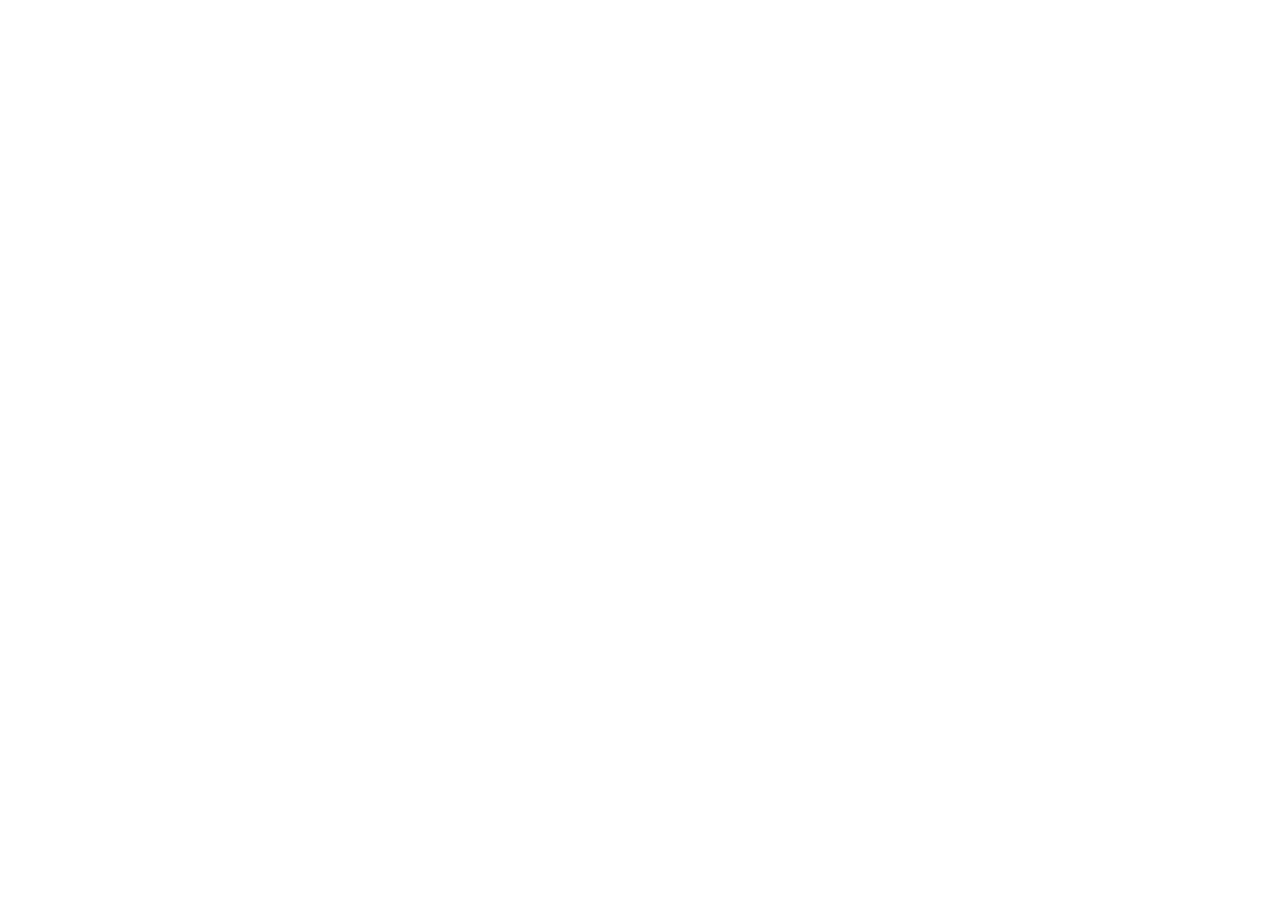
==== index.html @ 2b2f6d50 "Init : création du dépôt, arborescence des fichiers et structureHTML de base" ====
<!DOCTYPE html>
<html lang="fr">
<head>
<meta charset="UTF-8">
<meta name="viewport" content="width=device-width, initial-scale=1.0">
<title>AfriTalent — Accueil</title>
<!-- Bootstrap 5 via CDN : feuille de style -->
<link
href="https://cdn.jsdelivr.net/npm/bootstrap@5.3.0/dist/css/bootstrap.min.css"
rel="stylesheet">
<!-- Votre feuille de style personnelle -->
<link rel="stylesheet" href="css/style.css">
</head>
<body>
<!-- Le contenu de la page sera ajoute ici -->
<!-- Bootstrap 5 via CDN : script JavaScript -->
<script
src="https://cdn.jsdelivr.net/npm/bootstrap@5.3.0/dist/js/bootstrap.bundle.min.js"
></script>
<!-- Votre script JavaScript -->
<script src="js/main.js"></script>
</body>
</html>
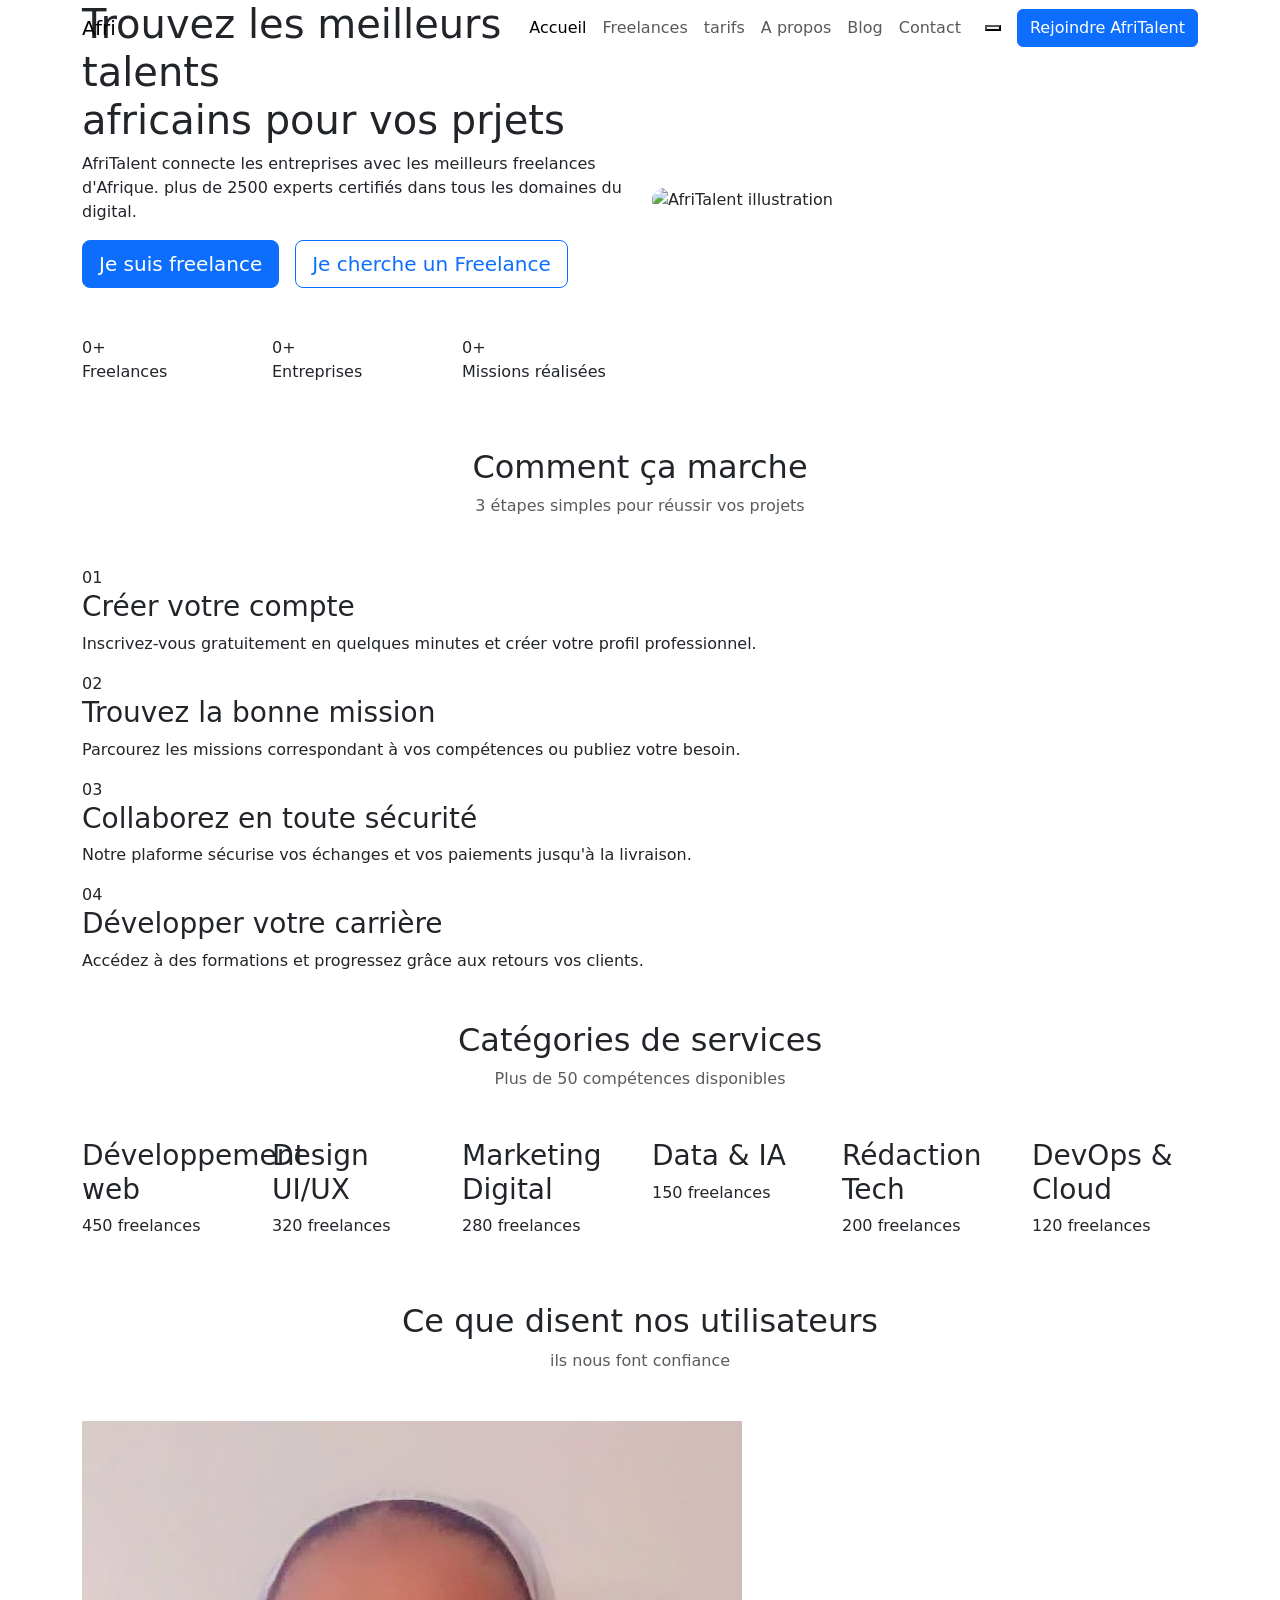
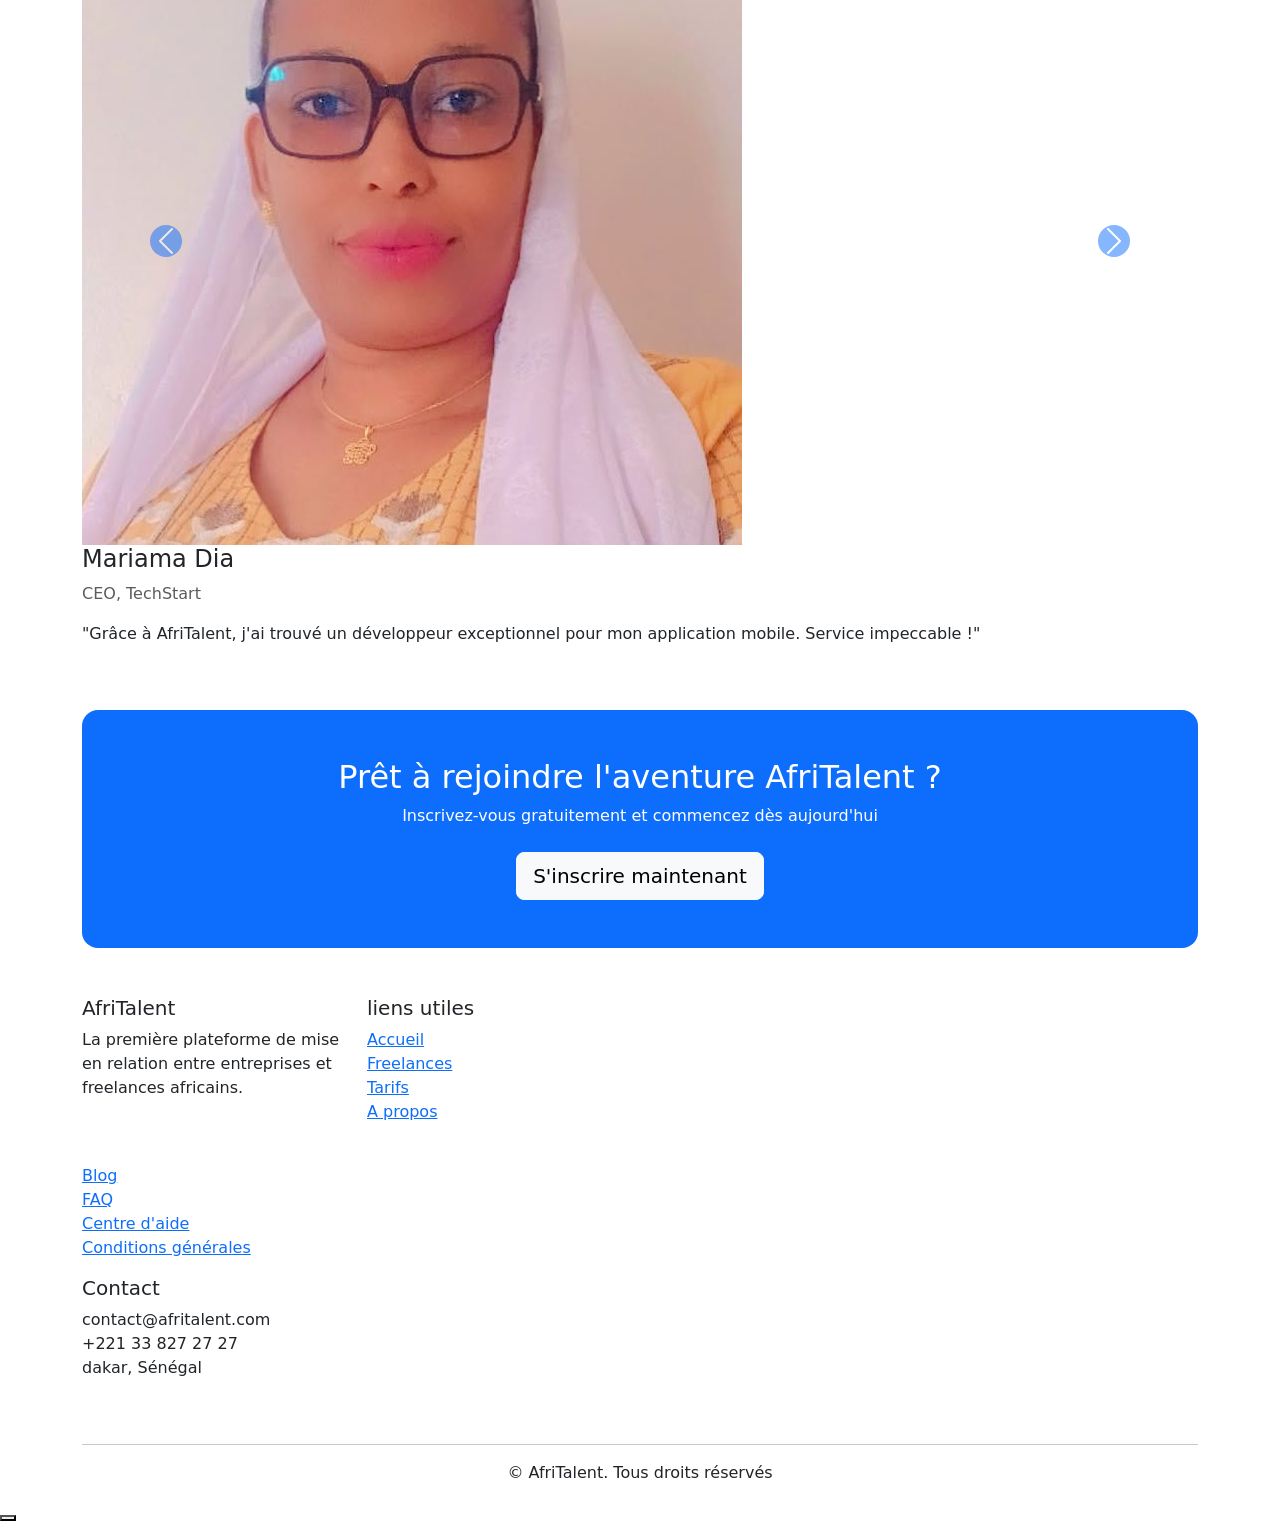
==== commit 0b03d6b2: "ajout des differents elements mise à jour de la photo" ====
--- a/index.html
+++ b/index.html
@@ -3,8 +3,8 @@
 <head>
 <meta charset="UTF-8">
 <meta name="viewport" content="width=device-width, initial-scale=1.0">
-<title>AfriTalent — Accueil</title>
-<!-- Bootstrap 5 via CDN : feuille de style -->
+<title>AfriTalent — La plaforme des talents africains</title>
+
 <link
 href="https://cdn.jsdelivr.net/npm/bootstrap@5.3.0/dist/css/bootstrap.min.css"
 rel="stylesheet">
@@ -12,8 +12,316 @@
 <link rel="stylesheet" href="css/style.css">
 </head>
 <body>
-<!-- Le contenu de la page sera ajoute ici -->
-<!-- Bootstrap 5 via CDN : script JavaScript -->
+
+
+ <nav class="navbar navbar-expand-lg fixed-top">
+    <div class="container">
+        <a class="navbar-brand" href="index.html">
+            <i class="bi bi-briefcase-fill"></i> Afri<span></span>
+        </a>
+        <button class="navbar-toggler" type="button" data-bs-toggle="collapse" data-bs-targer="#navbarNav">
+            <span class="navbar-toggler-icon"></span>
+        </button>
+        <div class="collapse navbar-collapse" id="navbarNav">
+            <ul class="navbar-nav ms-auto">
+                <li class="nav-item"><a class="nav-link active" href="index.html">Accueil</a></li>
+                <li class="nav-item"><a class="nav-link" href="freelances.html">Freelances</a></li>
+                <li class="nav-item"><a class="nav-link" href="tarifs.html">tarifs</a></li>
+                <li class="nav-item"><a class="nav-link" href="about.html">A propos</a></li>
+                <li class="nav-item"><a class="nav-link" href="#blog">Blog</a></li>
+                <li class="nav-item"><a class="nav-link" href="contact.html">Contact</a></li>
+
+            </ul>
+            <button class="dark-mode-toggle ms-3" id="dark-mode-toggle">
+                <i class="bi bi-moon-fill"></i>
+            </button>
+            <a href="contact.html" class="btn btn-primary ms-3">Rejoindre AfriTalent</a>
+        </div>
+    </div>
+ </nav>
+
+
+ <section class="hero-section">
+    <div class="container">
+        <div class="row align-items-center">
+            <div class="col-lg-6">
+                <h1 class="hero-title">
+                    Trouvez les <span>meilleurs talents</span><br>africains pour vos prjets</br>
+                </h1>
+                <p class="hero-subtitle">AfriTalent connecte les entreprises avec les meilleurs freelances d'Afrique.
+                    plus de 2500 experts certifiés dans tous les domaines du digital.
+                </p>
+                <div class="d-flex gap-3">
+                    <a href="freelances.html" class="btn btn-primary btn-lg">Je suis freelance</a>
+                    <a href="freelances.html" class="btn btn-outline-primary btn-lg">Je cherche un Freelance</a>
+                </div>
+
+                <div class="row mt-5">
+                    <div class="col-4">
+                        <div class="stat-item">
+                            <div class="stat-number"><span class="counter" data-target="2500">0</span>+</div>
+                            <p>Freelances</p>
+                        </div>
+                    </div>
+
+                        <div class="col-4">
+                            <div class="stat-item">
+                                <div class="stat-number"><span class="counter" data-target="800">0</span>+</div>
+                                <p>Entreprises</p>
+                            </div>
+                        </div>
+
+                    <div class="col-4">
+                        <div class="stat-item">
+                            <div class="stat-number"><span class="counter" data-target="12000">0</span>+</div>
+                            <p>Missions réalisées</p>
+                        </div>
+                    </div>
+                </div>
+
+            </div>
+            <div class="col-lg-6 d-none d-lg-block">
+                <img src="text=AfriTalent+Hero" alt="AfriTalent illustration" class="img-fluid rounded-4">
+            </div>
+        </div>
+    </div>
+ </section>
+
+
+ <section class="container my-5 fade-in">
+    <div class="text-center mb-5">
+        <h2>Comment ça marche</h2>
+        <p class="text-muted">3 étapes simples pour réussir vos projets</p>
+    </div>
+    <div class="bento-grid">
+        <div class="bento-card">
+            <div class="step-number">01</div>
+            <i class="bi bi-person-plus fs-1 text-primary"></i>
+            <h3>Créer votre compte</h3>
+            <p>Inscrivez-vous gratuitement en quelques minutes et créer votre profil professionnel.</p>
+        </div>
+        <div class="bento-card">
+            <div class="step-number">02</div>
+            <i class="bi bi-person-plus fs-1 text-primary"></i>
+            <h3>Trouvez la bonne mission</h3>
+            <p>Parcourez les missions correspondant à vos compétences ou publiez votre besoin.</p>
+        </div>
+        <div class="bento-card">
+            <div class="step-number">03</div>
+            <i class="bi bi-person-plus fs-1 text-primary"></i>
+            <h3>Collaborez en toute sécurité</h3>
+            <p>Notre plaforme sécurise vos échanges et vos paiements jusqu'à la livraison.</p>
+        </div>
+        <div class="bento-card">
+            <div class="step-number">04</div>
+            <i class="bi bi-person-plus fs-1 text-primary"></i>
+            <h3>Développer votre carrière</h3>
+            <p>Accédez à des formations et progressez grâce aux retours vos clients.</p>
+        </div>
+        
+    </div>
+
+ </section>
+
+ <section class="container my-5 fade-in">
+    <div class="text-center mb-5">
+        <h2>Catégories de services</h2>
+        <p class="text-muted">Plus de 50 compétences disponibles</p>
+    </div>
+
+    <div class="row g-4">
+        <div class="col-md-4 col-lg-2">
+            <div class="category-card">
+                <i class="bi bi-code-square"></i>
+                <h3>Développement web</h3>
+                <p>450 freelances</p>
+
+            </div>
+
+        </div>
+         <div class="col-md-4 col-lg-2">
+            <div class="category-card">
+                <i class="bi bi-brush"></i>
+                <h3>Design UI/UX</h3>
+                <p>320 freelances</p>
+
+            </div>
+
+        </div>
+
+         <div class="col-md-4 col-lg-2">
+            <div class="category-card">
+                <i class="bi bi-megaphone"></i>
+                <h3>Marketing Digital</h3>
+                <p>280 freelances</p>
+
+            </div>
+
+        </div>
+
+         <div class="col-md-4 col-lg-2">
+            <div class="category-card">
+                <i class="bi bi-database"></i>
+                <h3>Data & IA</h3>
+                <p>150 freelances</p>
+
+            </div>
+
+        </div>
+
+         <div class="col-md-4 col-lg-2">
+            <div class="category-card">
+                <i class="bi bi-pencil-square"></i>
+                <h3>Rédaction Tech</h3>
+                <p>200 freelances</p>
+
+            </div>
+
+        </div>
+
+         <div class="col-md-4 col-lg-2">
+            <div class="category-card">
+                <i class="bi bi-cloud-arrow-up"></i>
+                <h3>DevOps & Cloud</h3>
+                <p>120 freelances</p>
+
+            </div>
+
+        </div>
+
+    </div>
+
+ </section>
+ 
+
+ <section class="container my-5 fade-in">
+    <div class="text-center mb-5">
+        <h2>Ce que disent nos utilisateurs</h2>
+        <p class="text-muted">ils nous font confiance</p>
+    </div>
+
+    <div id="testimonialCarousel" class="carousel slide" data-bs-ride="carousel">
+        <div class="carousel-inner">
+            <div class="carousel-item active">
+                <div class="testimonial-card">
+                    <img src="images/Mariama Dia.jpg" alt="Avatar Mariama" class="testimomnial-avatar">
+                    <h4>Mariama Dia</h4>
+                    <p class="text-muted">CEO, TechStart</p>
+                    <div class="stars">
+                        <i class="bi bi-star-fill"></i>
+                        <i class="bi bi-star-fill"></i>
+                        <i class="bi bi-star-fill"></i>
+                        <i class="bi bi-star-fill"></i>
+                        <i class="bi bi-star-fill"></i>
+                    </div>
+                    <p>"Grâce à AfriTalent, j'ai trouvé un développeur exceptionnel pour mon application mobile. Service impeccable !"</p>
+                </div>
+            </div>
+
+              <div class="carousel-item">
+                <div class="testimonial-card">
+                    <img src="images/Louise Diouf.jpg" alt="Avatar Louise" class="testimomnial-avatar">
+                    <h4>Louise Diouf</h4>
+                    <p class="text-muted">freelance Designer</p>
+                    <div class="stars">
+                        <i class="bi bi-star-fill"></i>
+                        <i class="bi bi-star-fill"></i>
+                        <i class="bi bi-star-fill"></i>
+                        <i class="bi bi-star-fill"></i>
+                        <i class="bi bi-star-fill"></i>
+                    </div>
+                    <p>"la plaforme m'a permis de décrocher des missions passionnantes et de développer mon réseau professionnel."</p>
+                </div>
+            </div>
+
+              <div class="carousel-item">
+                <div class="testimonial-card">
+                    <img src="images/Amy Ndour.jpg" alt="Avatar Elisabeth" class="testimomnial-avatar">
+                    <h4>Elisabeth Ndour</h4>
+                    <p class="text-muted">Directrice Marketing</p>
+                    <div class="stars">
+                        <i class="bi bi-star-fill"></i>
+                        <i class="bi bi-star-fill"></i>
+                        <i class="bi bi-star-fill"></i>
+                        <i class="bi bi-star-fill"></i>
+                        <i class="bi bi-star-half"></i>
+                    </div>
+                    <p>"Une communauté de talents incroyable ! nous avons trouvé notre expert en marketing digital rapidement."</p>
+                </div>
+            </div>
+        </div>
+        <button class="carousel-control-prev" type="button" data-bs-targer="#testimonialCarousel" data-bs-slide="prev">
+            <span class="carousel-control-prev-icon bg-primary rounded-circle p-3" aria-hidden="true"></span>
+        </button>
+
+         <button class="carousel-control-next" type="button" data-bs-targer="#testimonialCarousel" data-bs-slide="next">
+            <span class="carousel-control-next-icon bg-primary rounded-circle p-3" aria-hidden="true"></span>
+        </button>
+    </div>
+ </section>
+
+
+ <section class="container my-5 fade-in">
+    <div class="bg-primary text-white rounded-4 p-5 text-center">
+        <h2>Prêt à rejoindre l'aventure AfriTalent ?</h2>
+        <p class="mb-4">Inscrivez-vous gratuitement et commencez dès aujourd'hui</p>
+        <a href="contact.html" class="btn btn-light btn-lg">S'inscrire maintenant</a>
+    </div>
+ </section>
+
+
+ <footer>
+    <div class="container">
+        <div class="row">
+         <div class="col-md-3 mb-4">
+            <h5><i class="bi bi-briefcase-fill"></i> AfriTalent</h5>
+            <p>La première plateforme de mise en relation entre entreprises et freelances africains.</p>
+            <div class="social-links">
+                <a href="#"><i class="bi bi-facebook"></i></a>
+                <a href="#"><i class="bi bi-twitter-x"></i></a>
+                <a href="#"><i class="bi bi-linkedIn"></i></a>
+                <a href="#"><i class="bi bi-instagram"></i></a>
+            </div>
+        </div>
+        <div class="col-md-3 mb-4">
+            <h5>liens utiles</h5>
+            <ul class="list-unstyled">
+                <li><a href="index.html">Accueil</a></li>
+                <li><a href="freelances.html">Freelances</a></li>
+                <li><a href="tarifs.html">Tarifs</a></li>
+                <li><a href="about.html">A propos</a></li>
+            </ul>
+        </div>
+        <div>
+         <ul class="list-unstyled">
+                <li><a href="#">Blog</a></li>
+                <li><a href="#">FAQ</a></li>
+                <li><a href="#">Centre d'aide</a></li>
+                <li><a href="#">Conditions générales</a></li>
+            </ul>
+        </div>
+        <div class="col-md-3 mb-4">
+            <h5>Contact</h5>
+            <ul class="list-unstyled">
+                <li><i class="bi bi-envelope"></i>contact@afritalent.com</li>
+                <li><i class="bi bi-telephone"></i>+221 33 827 27 27</li>
+                <li><i class="bi bi-geo-alt"></i>dakar, Sénégal</li>
+            </ul>
+        </div>
+    </div>
+    <hr class="mt-4">
+    <div class="text-center">
+        <p>&copy<span id="currentYear"></span> AfriTalent. Tous droits réservés</p>
+
+    </div>
+    </div>
+ </footer>
+
+ <button id="backTotop" class="back-to-top">
+    <i class="bi bi-cloud-arrow-up"></i>
+ </button>
+
+ 
 <script
 src="https://cdn.jsdelivr.net/npm/bootstrap@5.3.0/dist/js/bootstrap.bundle.min.js"
 ></script>
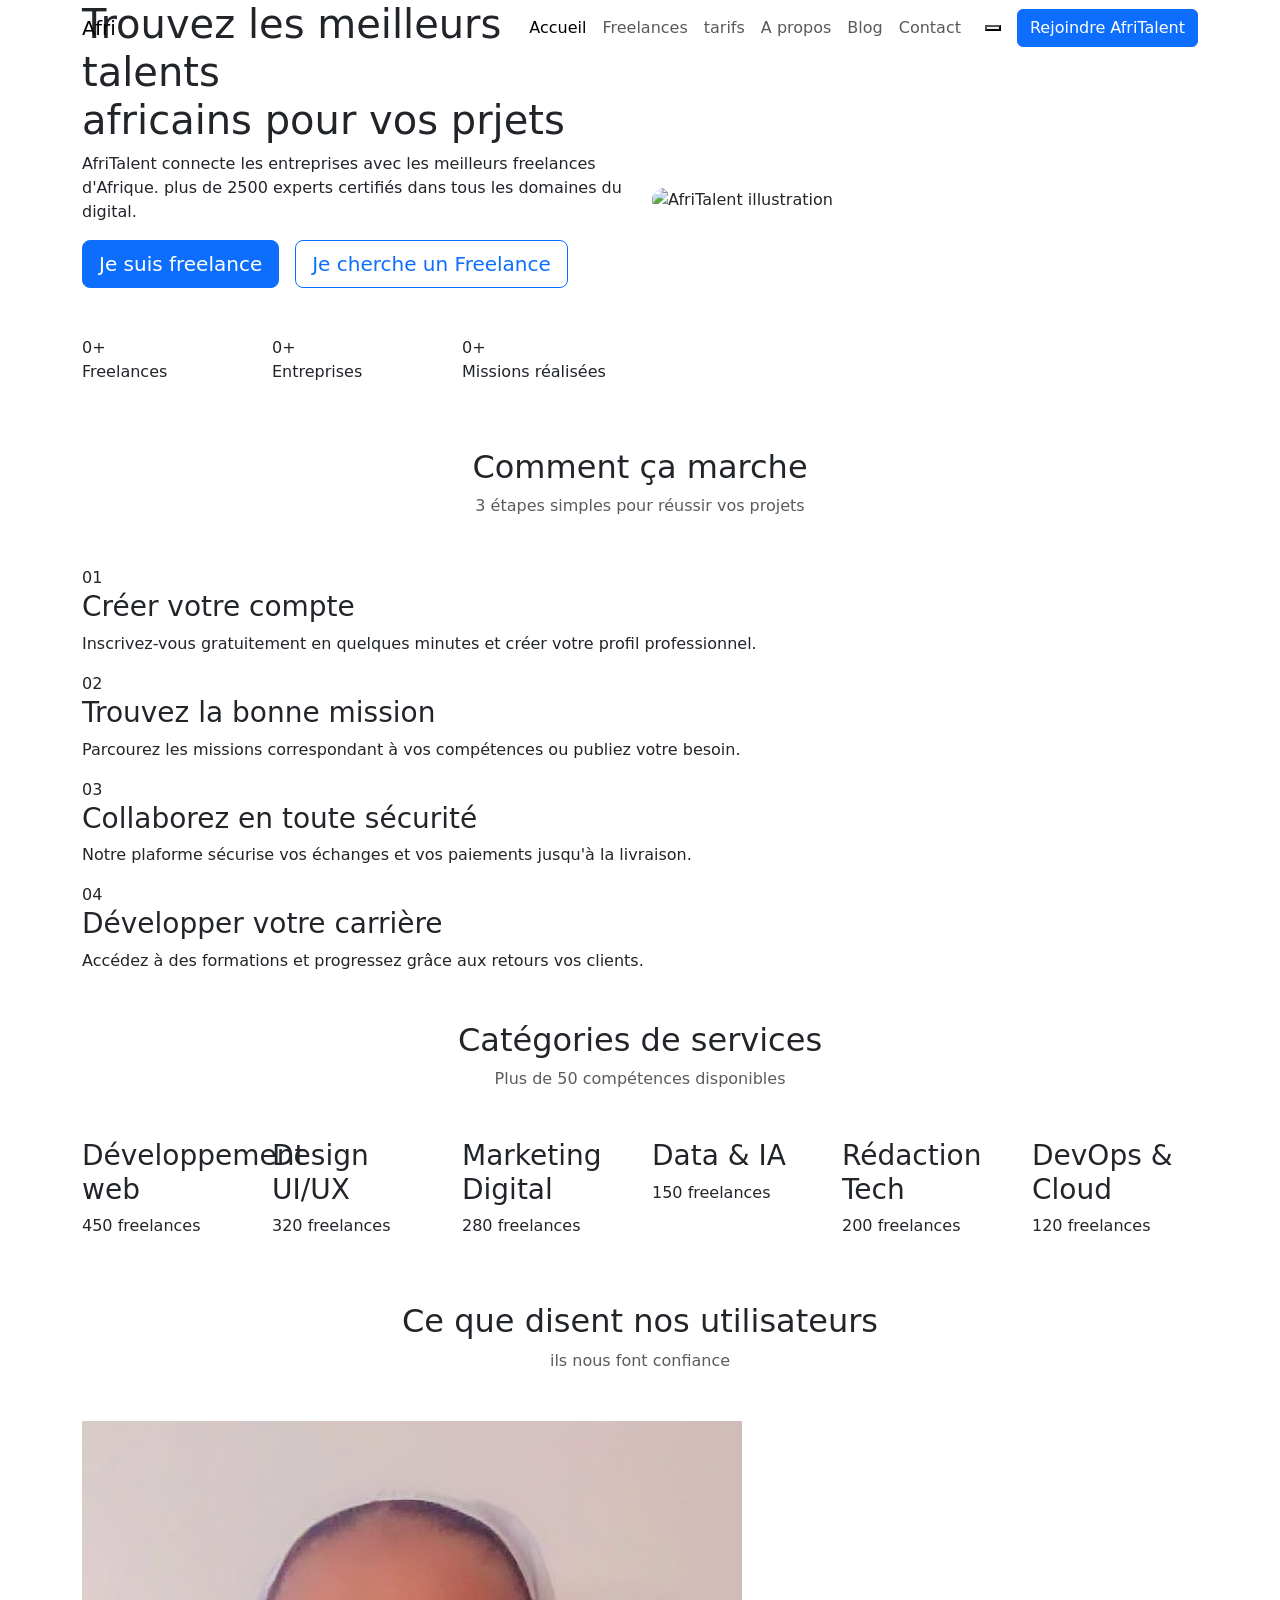
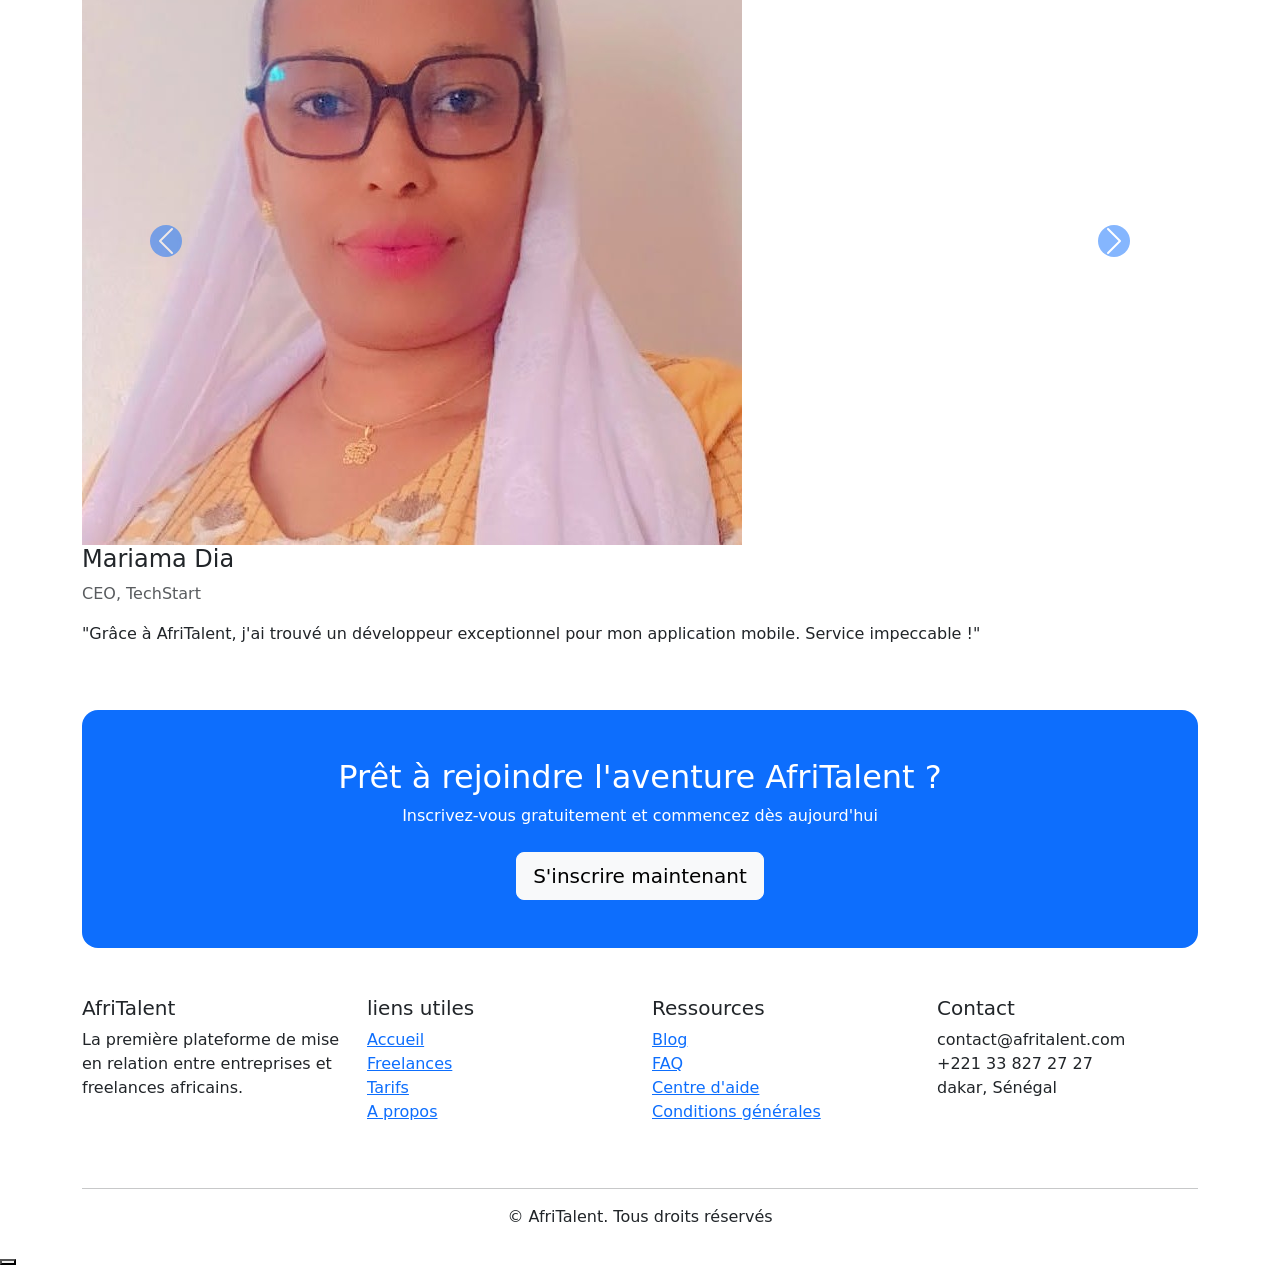
==== commit 0e304801: "ajout des differents elements mise à jour de la photo" ====
--- a/index.html
+++ b/index.html
@@ -292,7 +292,8 @@
                 <li><a href="about.html">A propos</a></li>
             </ul>
         </div>
-        <div>
+        <div class="col-md-3 mb-4">
+            <h5>Ressources</h5>
          <ul class="list-unstyled">
                 <li><a href="#">Blog</a></li>
                 <li><a href="#">FAQ</a></li>
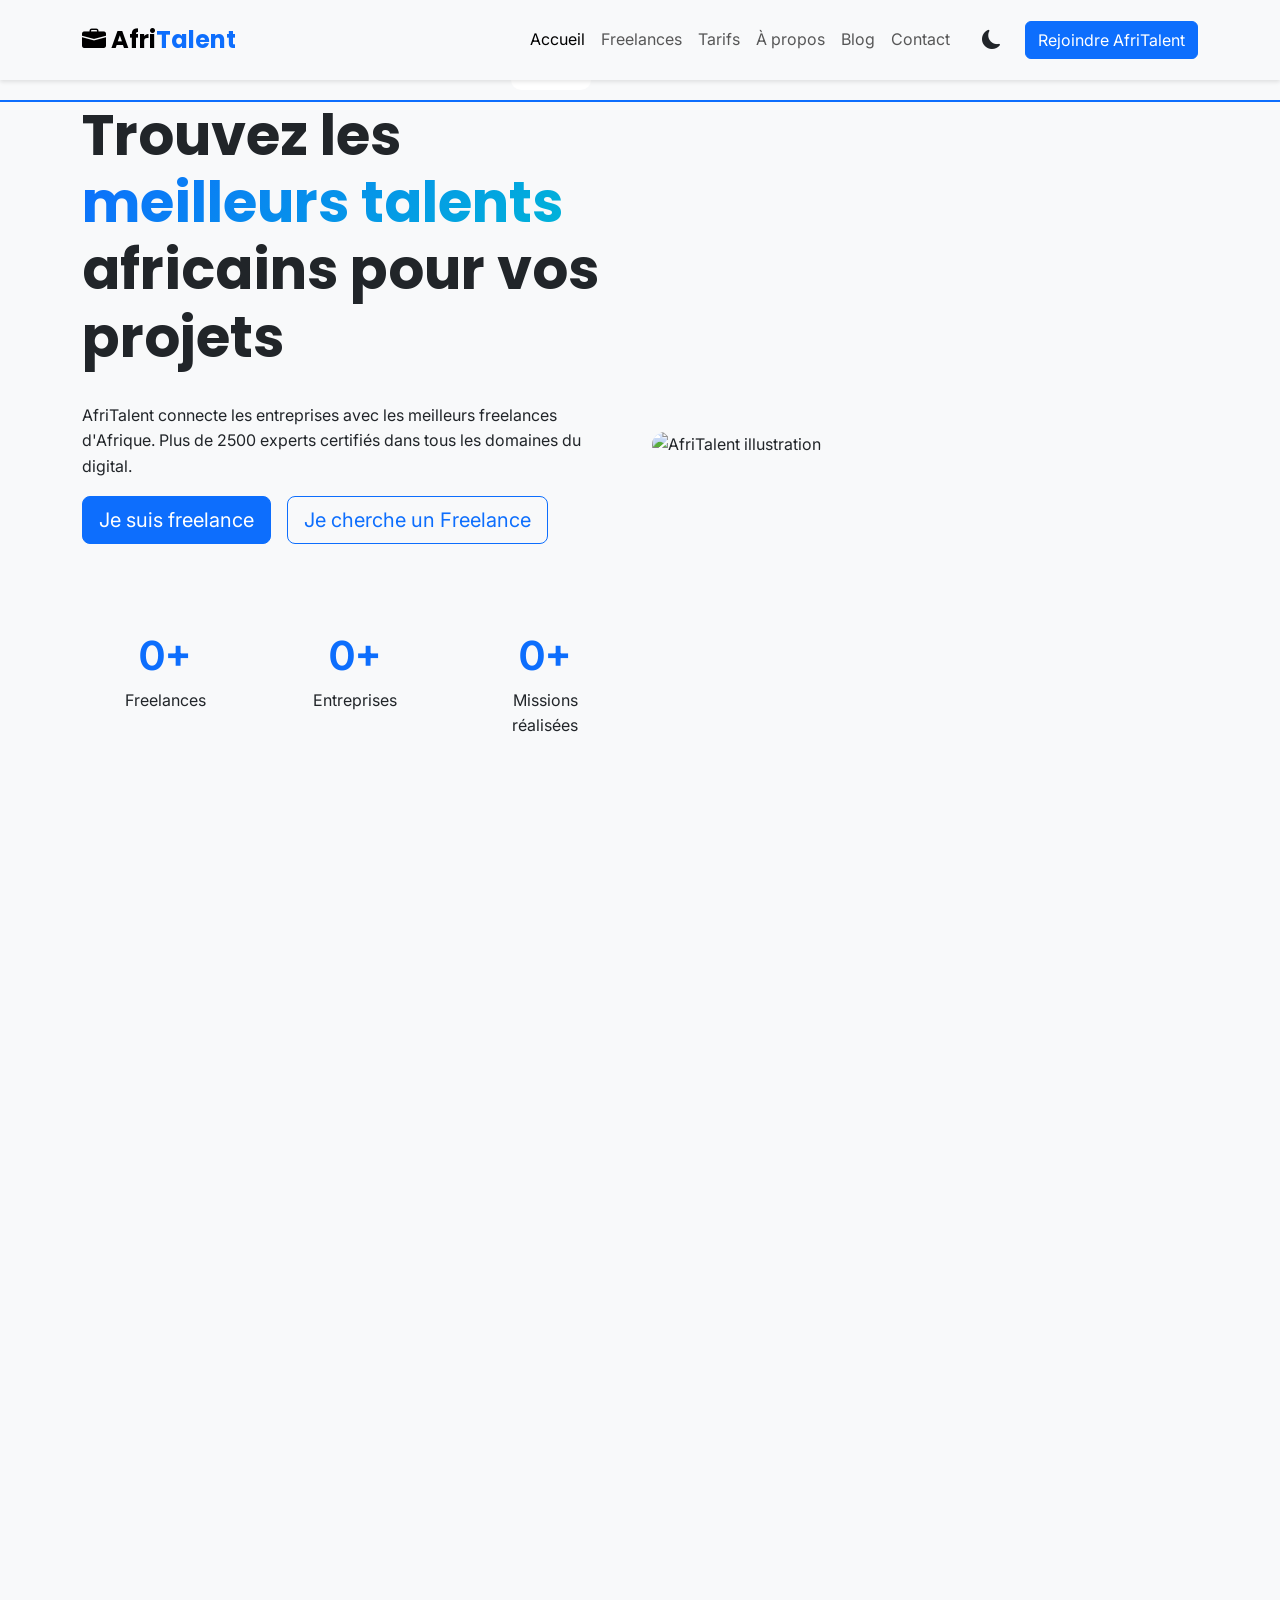
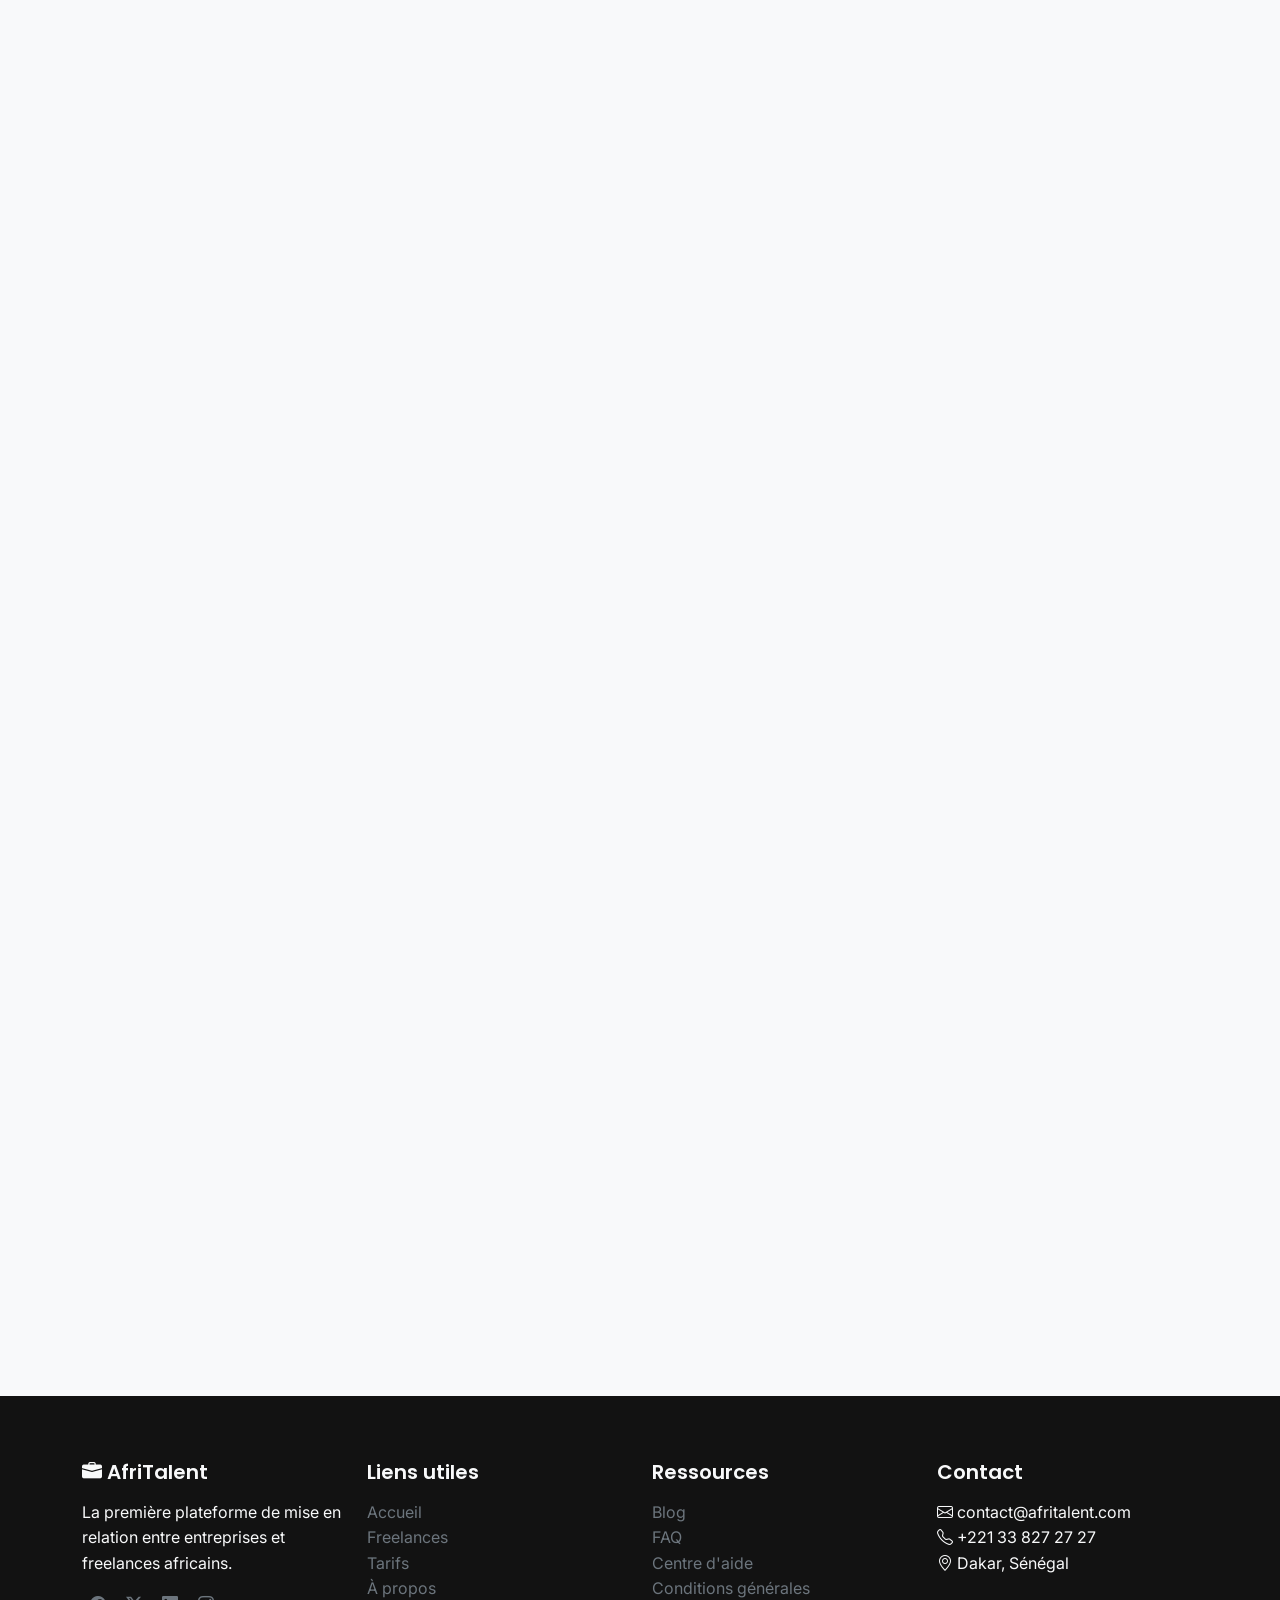
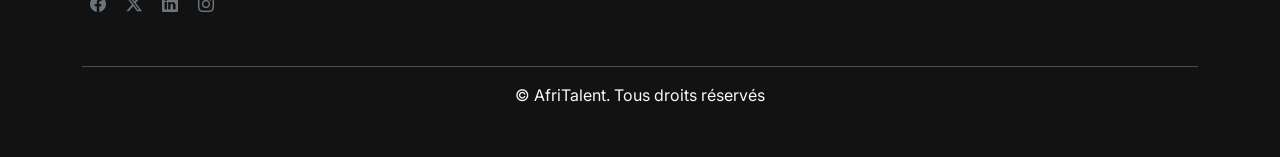
==== commit dc3f464d: "JS : filtrage dynamique des freelances et validation du formulaire de contact" ====
--- a/index.html
+++ b/index.html
@@ -1,332 +1,324 @@
 <!DOCTYPE html>
 <html lang="fr">
+
 <head>
-<meta charset="UTF-8">
-<meta name="viewport" content="width=device-width, initial-scale=1.0">
-<title>AfriTalent — La plaforme des talents africains</title>
-
-<link
-href="https://cdn.jsdelivr.net/npm/bootstrap@5.3.0/dist/css/bootstrap.min.css"
-rel="stylesheet">
-<!-- Votre feuille de style personnelle -->
-<link rel="stylesheet" href="css/style.css">
+    <meta charset="UTF-8">
+    <meta name="viewport" content="width=device-width, initial-scale=1.0">
+    <title>AfriTalent — La plateforme des talents africains</title>
+
+    <!-- Bootstrap 5 CSS CDN -->
+    <link href="https://cdn.jsdelivr.net/npm/bootstrap@5.3.0/dist/css/bootstrap.min.css" rel="stylesheet">
+    <!-- Bootstrap Icons -->
+    <link rel="stylesheet" href="https://cdn.jsdelivr.net/npm/bootstrap-icons@1.11.0/font/bootstrap-icons.css">
+    
+    <link
+        href="https://fonts.googleapis.com/css2?family=Inter:wght@300;400;500;600;700;800&family=Poppins:wght@400;500;600;700;800&display=swap"
+        rel="stylesheet">
+    
+    <link rel="stylesheet" href="css/style.css">
 </head>
+
 <body>
 
-
- <nav class="navbar navbar-expand-lg fixed-top">
-    <div class="container">
-        <a class="navbar-brand" href="index.html">
-            <i class="bi bi-briefcase-fill"></i> Afri<span></span>
-        </a>
-        <button class="navbar-toggler" type="button" data-bs-toggle="collapse" data-bs-targer="#navbarNav">
-            <span class="navbar-toggler-icon"></span>
-        </button>
-        <div class="collapse navbar-collapse" id="navbarNav">
-            <ul class="navbar-nav ms-auto">
-                <li class="nav-item"><a class="nav-link active" href="index.html">Accueil</a></li>
-                <li class="nav-item"><a class="nav-link" href="freelances.html">Freelances</a></li>
-                <li class="nav-item"><a class="nav-link" href="tarifs.html">tarifs</a></li>
-                <li class="nav-item"><a class="nav-link" href="about.html">A propos</a></li>
-                <li class="nav-item"><a class="nav-link" href="#blog">Blog</a></li>
-                <li class="nav-item"><a class="nav-link" href="contact.html">Contact</a></li>
-
-            </ul>
-            <button class="dark-mode-toggle ms-3" id="dark-mode-toggle">
-                <i class="bi bi-moon-fill"></i>
+    <header class="site-header">
+        <div class="logo-title-container">
+            <img src="images/logoAfriTalent.png" alt="Logo AfriTalent" class="site-logo">
+            <span class="site-title">AfriTalent</span>
+        </div>
+    </header>
+
+    <nav class="navbar navbar-expand-lg fixed-top">
+        <div class="container">
+            <a class="navbar-brand" href="index.html">
+                <i class="bi bi-briefcase-fill"></i> Afri<span>Talent</span>
+            </a>
+            <button class="navbar-toggler" type="button" data-bs-toggle="collapse" data-bs-target="#navbarNav">
+                <span class="navbar-toggler-icon"></span>
             </button>
-            <a href="contact.html" class="btn btn-primary ms-3">Rejoindre AfriTalent</a>
-        </div>
-    </div>
- </nav>
-
-
- <section class="hero-section">
-    <div class="container">
-        <div class="row align-items-center">
-            <div class="col-lg-6">
-                <h1 class="hero-title">
-                    Trouvez les <span>meilleurs talents</span><br>africains pour vos prjets</br>
-                </h1>
-                <p class="hero-subtitle">AfriTalent connecte les entreprises avec les meilleurs freelances d'Afrique.
-                    plus de 2500 experts certifiés dans tous les domaines du digital.
-                </p>
-                <div class="d-flex gap-3">
-                    <a href="freelances.html" class="btn btn-primary btn-lg">Je suis freelance</a>
-                    <a href="freelances.html" class="btn btn-outline-primary btn-lg">Je cherche un Freelance</a>
-                </div>
-
-                <div class="row mt-5">
-                    <div class="col-4">
-                        <div class="stat-item">
-                            <div class="stat-number"><span class="counter" data-target="2500">0</span>+</div>
-                            <p>Freelances</p>
-                        </div>
-                    </div>
-
+            <div class="collapse navbar-collapse" id="navbarNav">
+                <ul class="navbar-nav ms-auto">
+                    <li class="nav-item"><a class="nav-link active" href="index.html">Accueil</a></li>
+                    <li class="nav-item"><a class="nav-link" href="freelances.html">Freelances</a></li>
+                    <li class="nav-item"><a class="nav-link" href="tarifs.html">Tarifs</a></li>
+                    <li class="nav-item"><a class="nav-link" href="about.html">À propos</a></li>
+                    <li class="nav-item"><a class="nav-link" href="#">Blog</a></li>
+                    <li class="nav-item"><a class="nav-link" href="contact.html">Contact</a></li>
+                </ul>
+                <button class="dark-mode-toggle ms-3" id="darkModeToggle">
+                    <i class="bi bi-moon-fill"></i>
+                </button>
+                <a href="contact.html" class="btn btn-primary ms-3">Rejoindre AfriTalent</a>
+            </div>
+        </div>
+    </nav>
+
+    
+    <section class="hero-section">
+        <div class="container">
+            <div class="row align-items-center">
+                <div class="col-lg-6">
+                    <h1 class="hero-title">
+                        Trouvez les <span>meilleurs talents</span><br>africains pour vos projets
+                    </h1>
+                    <p class="hero-subtitle">
+                        AfriTalent connecte les entreprises avec les meilleurs freelances d'Afrique.
+                        Plus de 2500 experts certifiés dans tous les domaines du digital.
+                    </p>
+                    <div class="d-flex gap-3">
+                        <a href="freelances.html" class="btn btn-primary btn-lg">Je suis freelance</a>
+                        <a href="freelances.html" class="btn btn-outline-primary btn-lg">Je cherche un Freelance</a>
+                    </div>
+
+                    
+                    <div class="row mt-5">
+                        <div class="col-4">
+                            <div class="stat-item">
+                                <div class="stat-number"><span class="counter" data-target="2500">0</span>+</div>
+                                <p>Freelances</p>
+                            </div>
+                        </div>
                         <div class="col-4">
                             <div class="stat-item">
                                 <div class="stat-number"><span class="counter" data-target="800">0</span>+</div>
                                 <p>Entreprises</p>
                             </div>
                         </div>
-
-                    <div class="col-4">
-                        <div class="stat-item">
-                            <div class="stat-number"><span class="counter" data-target="12000">0</span>+</div>
-                            <p>Missions réalisées</p>
-                        </div>
-                    </div>
-                </div>
-
-            </div>
-            <div class="col-lg-6 d-none d-lg-block">
-                <img src="text=AfriTalent+Hero" alt="AfriTalent illustration" class="img-fluid rounded-4">
-            </div>
-        </div>
-    </div>
- </section>
-
-
- <section class="container my-5 fade-in">
-    <div class="text-center mb-5">
-        <h2>Comment ça marche</h2>
-        <p class="text-muted">3 étapes simples pour réussir vos projets</p>
-    </div>
-    <div class="bento-grid">
-        <div class="bento-card">
-            <div class="step-number">01</div>
-            <i class="bi bi-person-plus fs-1 text-primary"></i>
-            <h3>Créer votre compte</h3>
-            <p>Inscrivez-vous gratuitement en quelques minutes et créer votre profil professionnel.</p>
-        </div>
-        <div class="bento-card">
-            <div class="step-number">02</div>
-            <i class="bi bi-person-plus fs-1 text-primary"></i>
-            <h3>Trouvez la bonne mission</h3>
-            <p>Parcourez les missions correspondant à vos compétences ou publiez votre besoin.</p>
-        </div>
-        <div class="bento-card">
-            <div class="step-number">03</div>
-            <i class="bi bi-person-plus fs-1 text-primary"></i>
-            <h3>Collaborez en toute sécurité</h3>
-            <p>Notre plaforme sécurise vos échanges et vos paiements jusqu'à la livraison.</p>
-        </div>
-        <div class="bento-card">
-            <div class="step-number">04</div>
-            <i class="bi bi-person-plus fs-1 text-primary"></i>
-            <h3>Développer votre carrière</h3>
-            <p>Accédez à des formations et progressez grâce aux retours vos clients.</p>
-        </div>
-        
-    </div>
-
- </section>
-
- <section class="container my-5 fade-in">
-    <div class="text-center mb-5">
-        <h2>Catégories de services</h2>
-        <p class="text-muted">Plus de 50 compétences disponibles</p>
-    </div>
-
-    <div class="row g-4">
-        <div class="col-md-4 col-lg-2">
-            <div class="category-card">
-                <i class="bi bi-code-square"></i>
-                <h3>Développement web</h3>
-                <p>450 freelances</p>
-
-            </div>
-
-        </div>
-         <div class="col-md-4 col-lg-2">
-            <div class="category-card">
-                <i class="bi bi-brush"></i>
-                <h3>Design UI/UX</h3>
-                <p>320 freelances</p>
-
-            </div>
-
-        </div>
-
-         <div class="col-md-4 col-lg-2">
-            <div class="category-card">
-                <i class="bi bi-megaphone"></i>
-                <h3>Marketing Digital</h3>
-                <p>280 freelances</p>
-
-            </div>
-
-        </div>
-
-         <div class="col-md-4 col-lg-2">
-            <div class="category-card">
-                <i class="bi bi-database"></i>
-                <h3>Data & IA</h3>
-                <p>150 freelances</p>
-
-            </div>
-
-        </div>
-
-         <div class="col-md-4 col-lg-2">
-            <div class="category-card">
-                <i class="bi bi-pencil-square"></i>
-                <h3>Rédaction Tech</h3>
-                <p>200 freelances</p>
-
-            </div>
-
-        </div>
-
-         <div class="col-md-4 col-lg-2">
-            <div class="category-card">
-                <i class="bi bi-cloud-arrow-up"></i>
-                <h3>DevOps & Cloud</h3>
-                <p>120 freelances</p>
-
-            </div>
-
-        </div>
-
-    </div>
-
- </section>
- 
-
- <section class="container my-5 fade-in">
-    <div class="text-center mb-5">
-        <h2>Ce que disent nos utilisateurs</h2>
-        <p class="text-muted">ils nous font confiance</p>
-    </div>
-
-    <div id="testimonialCarousel" class="carousel slide" data-bs-ride="carousel">
-        <div class="carousel-inner">
-            <div class="carousel-item active">
-                <div class="testimonial-card">
-                    <img src="images/Mariama Dia.jpg" alt="Avatar Mariama" class="testimomnial-avatar">
-                    <h4>Mariama Dia</h4>
-                    <p class="text-muted">CEO, TechStart</p>
-                    <div class="stars">
-                        <i class="bi bi-star-fill"></i>
-                        <i class="bi bi-star-fill"></i>
-                        <i class="bi bi-star-fill"></i>
-                        <i class="bi bi-star-fill"></i>
-                        <i class="bi bi-star-fill"></i>
-                    </div>
-                    <p>"Grâce à AfriTalent, j'ai trouvé un développeur exceptionnel pour mon application mobile. Service impeccable !"</p>
-                </div>
-            </div>
-
-              <div class="carousel-item">
-                <div class="testimonial-card">
-                    <img src="images/Louise Diouf.jpg" alt="Avatar Louise" class="testimomnial-avatar">
-                    <h4>Louise Diouf</h4>
-                    <p class="text-muted">freelance Designer</p>
-                    <div class="stars">
-                        <i class="bi bi-star-fill"></i>
-                        <i class="bi bi-star-fill"></i>
-                        <i class="bi bi-star-fill"></i>
-                        <i class="bi bi-star-fill"></i>
-                        <i class="bi bi-star-fill"></i>
-                    </div>
-                    <p>"la plaforme m'a permis de décrocher des missions passionnantes et de développer mon réseau professionnel."</p>
-                </div>
-            </div>
-
-              <div class="carousel-item">
-                <div class="testimonial-card">
-                    <img src="images/Amy Ndour.jpg" alt="Avatar Elisabeth" class="testimomnial-avatar">
-                    <h4>Elisabeth Ndour</h4>
-                    <p class="text-muted">Directrice Marketing</p>
-                    <div class="stars">
-                        <i class="bi bi-star-fill"></i>
-                        <i class="bi bi-star-fill"></i>
-                        <i class="bi bi-star-fill"></i>
-                        <i class="bi bi-star-fill"></i>
-                        <i class="bi bi-star-half"></i>
-                    </div>
-                    <p>"Une communauté de talents incroyable ! nous avons trouvé notre expert en marketing digital rapidement."</p>
-                </div>
-            </div>
-        </div>
-        <button class="carousel-control-prev" type="button" data-bs-targer="#testimonialCarousel" data-bs-slide="prev">
-            <span class="carousel-control-prev-icon bg-primary rounded-circle p-3" aria-hidden="true"></span>
-        </button>
-
-         <button class="carousel-control-next" type="button" data-bs-targer="#testimonialCarousel" data-bs-slide="next">
-            <span class="carousel-control-next-icon bg-primary rounded-circle p-3" aria-hidden="true"></span>
-        </button>
-    </div>
- </section>
-
-
- <section class="container my-5 fade-in">
-    <div class="bg-primary text-white rounded-4 p-5 text-center">
-        <h2>Prêt à rejoindre l'aventure AfriTalent ?</h2>
-        <p class="mb-4">Inscrivez-vous gratuitement et commencez dès aujourd'hui</p>
-        <a href="contact.html" class="btn btn-light btn-lg">S'inscrire maintenant</a>
-    </div>
- </section>
-
-
- <footer>
-    <div class="container">
-        <div class="row">
-         <div class="col-md-3 mb-4">
-            <h5><i class="bi bi-briefcase-fill"></i> AfriTalent</h5>
-            <p>La première plateforme de mise en relation entre entreprises et freelances africains.</p>
-            <div class="social-links">
-                <a href="#"><i class="bi bi-facebook"></i></a>
-                <a href="#"><i class="bi bi-twitter-x"></i></a>
-                <a href="#"><i class="bi bi-linkedIn"></i></a>
-                <a href="#"><i class="bi bi-instagram"></i></a>
-            </div>
-        </div>
-        <div class="col-md-3 mb-4">
-            <h5>liens utiles</h5>
-            <ul class="list-unstyled">
-                <li><a href="index.html">Accueil</a></li>
-                <li><a href="freelances.html">Freelances</a></li>
-                <li><a href="tarifs.html">Tarifs</a></li>
-                <li><a href="about.html">A propos</a></li>
-            </ul>
-        </div>
-        <div class="col-md-3 mb-4">
-            <h5>Ressources</h5>
-         <ul class="list-unstyled">
-                <li><a href="#">Blog</a></li>
-                <li><a href="#">FAQ</a></li>
-                <li><a href="#">Centre d'aide</a></li>
-                <li><a href="#">Conditions générales</a></li>
-            </ul>
-        </div>
-        <div class="col-md-3 mb-4">
-            <h5>Contact</h5>
-            <ul class="list-unstyled">
-                <li><i class="bi bi-envelope"></i>contact@afritalent.com</li>
-                <li><i class="bi bi-telephone"></i>+221 33 827 27 27</li>
-                <li><i class="bi bi-geo-alt"></i>dakar, Sénégal</li>
-            </ul>
-        </div>
-    </div>
-    <hr class="mt-4">
-    <div class="text-center">
-        <p>&copy<span id="currentYear"></span> AfriTalent. Tous droits réservés</p>
-
-    </div>
-    </div>
- </footer>
-
- <button id="backTotop" class="back-to-top">
-    <i class="bi bi-cloud-arrow-up"></i>
- </button>
-
- 
-<script
-src="https://cdn.jsdelivr.net/npm/bootstrap@5.3.0/dist/js/bootstrap.bundle.min.js"
-></script>
-<!-- Votre script JavaScript -->
-<script src="js/main.js"></script>
+                        <div class="col-4">
+                            <div class="stat-item">
+                                <div class="stat-number"><span class="counter" data-target="12000">0</span>+</div>
+                                <p>Missions réalisées</p>
+                            </div>
+                        </div>
+                    </div>
+                </div>
+                <div class="col-lg-6 d-none d-lg-block">
+                    <img src="https://placehold.co/600x500/0d6efd/white?text=AfriTalent" alt="AfriTalent illustration"
+                        class="img-fluid rounded-4">
+                </div>
+            </div>
+        </div>
+    </section>
+
+    
+    <section class="container my-5 fade-in">
+        <div class="text-center mb-5">
+            <h2>Comment ça marche</h2>
+            <p class="text-muted">3 étapes simples pour réussir vos projets</p>
+        </div>
+        <div class="bento-grid">
+            <div class="bento-card">
+                <div class="step-number">01</div>
+                <i class="bi bi-person-plus fs-1 text-primary"></i>
+                <h3>Créez votre compte</h3>
+                <p>Inscrivez-vous gratuitement en quelques minutes et créez votre profil professionnel.</p>
+            </div>
+            <div class="bento-card">
+                <div class="step-number">02</div>
+                <i class="bi bi-search fs-1 text-primary"></i>
+                <h3>Trouvez la bonne mission</h3>
+                <p>Parcourez les missions correspondant à vos compétences ou publiez votre besoin.</p>
+            </div>
+            <div class="bento-card">
+                <div class="step-number">03</div>
+                <i class="bi bi-chat-dots fs-1 text-primary"></i>
+                <h3>Collaborez en toute sécurité</h3>
+                <p>Notre plateforme sécurise vos échanges et vos paiements jusqu'à la livraison.</p>
+            </div>
+            <div class="bento-card">
+                <div class="step-number">04</div>
+                <i class="bi bi-trophy fs-1 text-primary"></i>
+                <h3>Développez votre carrière</h3>
+                <p>Accédez à des formations et progressez grâce aux retours de vos clients.</p>
+            </div>
+        </div>
+    </section>
+
+    
+    <section class="container my-5 fade-in">
+        <div class="text-center mb-5">
+            <h2>Catégories de services</h2>
+            <p class="text-muted">Plus de 50 compétences disponibles</p>
+        </div>
+        <div class="row g-4">
+            <div class="col-md-4 col-lg-2">
+                <div class="category-card">
+                    <i class="bi bi-code-square"></i>
+                    <h3>Développement Web</h3>
+                    <p>450 freelances</p>
+                </div>
+            </div>
+            <div class="col-md-4 col-lg-2">
+                <div class="category-card">
+                    <i class="bi bi-brush"></i>
+                    <h3>Design UI/UX</h3>
+                    <p>320 freelances</p>
+                </div>
+            </div>
+            <div class="col-md-4 col-lg-2">
+                <div class="category-card">
+                    <i class="bi bi-megaphone"></i>
+                    <h3>Marketing Digital</h3>
+                    <p>280 freelances</p>
+                </div>
+            </div>
+            <div class="col-md-4 col-lg-2">
+                <div class="category-card">
+                    <i class="bi bi-database"></i>
+                    <h3>Data & IA</h3>
+                    <p>150 freelances</p>
+                </div>
+            </div>
+            <div class="col-md-4 col-lg-2">
+                <div class="category-card">
+                    <i class="bi bi-pencil-square"></i>
+                    <h3>Rédaction Tech</h3>
+                    <p>200 freelances</p>
+                </div>
+            </div>
+            <div class="col-md-4 col-lg-2">
+                <div class="category-card">
+                    <i class="bi bi-cloud-arrow-up"></i>
+                    <h3>DevOps & Cloud</h3>
+                    <p>120 freelances</p>
+                </div>
+            </div>
+        </div>
+    </section>
+
+    
+    <section class="container my-5 fade-in">
+        <div class="text-center mb-5">
+            <h2>Ce que disent nos utilisateurs</h2>
+            <p class="text-muted">Ils nous font confiance</p>
+        </div>
+        <div id="testimonialCarousel" class="carousel slide" data-bs-ride="carousel">
+            <div class="carousel-inner">
+                <div class="carousel-item active">
+                    <div class="testimonial-card">
+                        <img src="images/Mariama Dia.jpg" alt="Avatar Mariama Dia" class="testimonial-avatar">
+                        <h4>Mariama Dia</h4>
+                        <p class="text-muted">CEO, TechStart</p>
+                        <div class="stars">
+                            <i class="bi bi-star-fill"></i>
+                            <i class="bi bi-star-fill"></i>
+                            <i class="bi bi-star-fill"></i>
+                            <i class="bi bi-star-fill"></i>
+                            <i class="bi bi-star-fill"></i>
+                        </div>
+                        <p>"Grâce à AfriTalent, j'ai trouvé un développeur exceptionnel pour mon application mobile.
+                            Service impeccable !"</p>
+                    </div>
+                </div>
+                <div class="carousel-item">
+                    <div class="testimonial-card">
+                        <img src="images/Louise Diouf.jpg" alt="Avatar Louise Diouf" class="testimonial-avatar">
+                        <h4>Louise Diouf</h4>
+                        <p class="text-muted">Freelance Designer</p>
+                        <div class="stars">
+                            <i class="bi bi-star-fill"></i>
+                            <i class="bi bi-star-fill"></i>
+                            <i class="bi bi-star-fill"></i>
+                            <i class="bi bi-star-fill"></i>
+                            <i class="bi bi-star-fill"></i>
+                        </div>
+                        <p>"La plateforme m'a permis de décrocher des missions passionnantes et de développer mon réseau
+                            professionnel."</p>
+                    </div>
+                </div>
+                <div class="carousel-item">
+                    <div class="testimonial-card">
+                        <img src="images/Amy Ndour.jpg" alt="Avatar Elisabeth Amy Ndour" class="testimonial-avatar">
+                        <h4>Elisabeth AmyNdour</h4>
+                        <p class="text-muted">Directrice Marketing</p>
+                        <div class="stars">
+                            <i class="bi bi-star-fill"></i>
+                            <i class="bi bi-star-fill"></i>
+                            <i class="bi bi-star-fill"></i>
+                            <i class="bi bi-star-fill"></i>
+                            <i class="bi bi-star-half"></i>
+                        </div>
+                        <p>"Une communauté de talents incroyable ! Nous avons trouvé notre expert en marketing digital
+                            rapidement."</p>
+                    </div>
+                </div>
+            </div>
+            <button class="carousel-control-prev" type="button" data-bs-target="#testimonialCarousel"
+                data-bs-slide="prev">
+                <span class="carousel-control-prev-icon bg-primary rounded-circle p-3" aria-hidden="true"></span>
+            </button>
+            <button class="carousel-control-next" type="button" data-bs-target="#testimonialCarousel"
+                data-bs-slide="next">
+                <span class="carousel-control-next-icon bg-primary rounded-circle p-3" aria-hidden="true"></span>
+            </button>
+        </div>
+    </section>
+
+    
+    <section class="container my-5 fade-in">
+        <div class="bg-primary text-white rounded-4 p-5 text-center">
+            <h2>Prêt à rejoindre l'aventure AfriTalent ?</h2>
+            <p class="mb-4">Inscrivez-vous gratuitement et commencez dès aujourd'hui</p>
+            <a href="contact.html" class="btn btn-light btn-lg">S'inscrire maintenant</a>
+        </div>
+    </section>
+
+    
+    <footer>
+        <div class="container">
+            <div class="row">
+                <div class="col-md-3 mb-4">
+                    <h5><i class="bi bi-briefcase-fill"></i> AfriTalent</h5>
+                    <p>La première plateforme de mise en relation entre entreprises et freelances africains.</p>
+                    <div class="social-links">
+                        <a href="#" aria-label="Facebook"><i class="bi bi-facebook"></i></a>
+                        <a href="#" aria-label="Twitter"><i class="bi bi-twitter-x"></i></a>
+                        <a href="#" aria-label="LinkedIn"><i class="bi bi-linkedin"></i></a>
+                        <a href="#" aria-label="Instagram"><i class="bi bi-instagram"></i></a>
+                    </div>
+                </div>
+                <div class="col-md-3 mb-4">
+                    <h5>Liens utiles</h5>
+                    <ul class="list-unstyled">
+                        <li><a href="index.html">Accueil</a></li>
+                        <li><a href="freelances.html">Freelances</a></li>
+                        <li><a href="tarifs.html">Tarifs</a></li>
+                        <li><a href="about.html">À propos</a></li>
+                    </ul>
+                </div>
+                <div class="col-md-3 mb-4">
+                    <h5>Ressources</h5>
+                    <ul class="list-unstyled">
+                        <li><a href="#">Blog</a></li>
+                        <li><a href="#">FAQ</a></li>
+                        <li><a href="#">Centre d'aide</a></li>
+                        <li><a href="#">Conditions générales</a></li>
+                    </ul>
+                </div>
+                <div class="col-md-3 mb-4">
+                    <h5>Contact</h5>
+                    <ul class="list-unstyled">
+                        <li><i class="bi bi-envelope"></i> contact@afritalent.com</li>
+                        <li><i class="bi bi-telephone"></i> +221 33 827 27 27</li>
+                        <li><i class="bi bi-geo-alt"></i> Dakar, Sénégal</li>
+                    </ul>
+                </div>
+            </div>
+            <hr class="mt-4">
+            <div class="text-center">
+                <p>&copy; <span id="currentYear"></span> AfriTalent. Tous droits réservés</p>
+            </div>
+        </div>
+    </footer>
+
+    
+    <button id="backToTop" class="back-to-top">
+        <i class="bi bi-arrow-up"></i>
+    </button>
+
+    <!-- Bootstrap JS -->
+    <script src="https://cdn.jsdelivr.net/npm/bootstrap@5.3.0/dist/js/bootstrap.bundle.min.js"></script>
+    <!-- Custom JS -->
+    <script src="js/main.js"></script>
 </body>
+
 </html>
--- a/css/style.css
+++ b/css/style.css
@@ -0,0 +1,572 @@
+/*AfriTalent - Styles principaux*/
+
+:root {
+    --primary-color: #0d6efd;
+    --secondary-color: #6c757d;
+    --success-color: #198754;
+    --dark-bg: #121212;
+    --light-bg: #f8f9fa;
+
+    --text-dark: #212529;
+    --text-light: #f8f9fa;
+    --text-muted: #6c757d;
+
+    --spacing-xs: 0.5rem;
+    --spacing-sm: 1rem;
+    --spacing-md: 2rem;
+    --spacing-lg: 4rem;
+    --spacing-xl: 6rem;
+
+    --shadow-sm: 0 2px 4px rgba(0, 0, 0, 0.1);
+    --shadow-md: 0 4px 6px rgba(0, 0, 0, 0.1);
+    --shadow-lg: 0 10px 15px rgba(0, 0, 0, 0.1);
+
+    --transition-fast: 0.2s ease;
+    --transition-normal: 0.3s ease;
+    --transition-slow: 0.5s ease;
+
+    --radius-sm: 8px;
+    --radius-md: 12px;
+    --radius-lg: 20px;
+
+}
+
+[data-theme="dark"] {
+
+    --primary-color: #0d6efd;
+    --secondary-color: #adb5bd;
+    --dark-bg: #1e1e2a;
+    --light-bg: #2a2a35;
+    --text-dark: #e4e4e7;
+    --text-light: #f8f9fa;
+    --text-muted: #a1a1aa;
+    --shadow-sm: 0 2px 4px rgba(0, 0, 0, 0.3);
+    --shadow-md: 0 4px 6px rgba(0, 0, 0, 0.3);
+    --shadow-lg: 0 10px 15px rgba(0, 0, 0, 0.3);
+
+}
+
+* {
+    margin: 0;
+    padding: 0;
+    box-sizing: border-box;
+}
+
+body {
+    font-family: 'Inter', sans-serif;
+    background-color: var(--light-bg);
+    color: var(--text-dark);
+    transition: background-color var(--transition-normal), color var(--transition-normal);
+    line-height: 1.6;
+}
+
+h1,
+h2,
+h3,
+h4,
+h5,
+h6 {
+    font-family: 'Poppins', sans-serif;
+    font-weight: 600;
+    margin-bottom: var(--spacing-sm);
+}
+
+.site-header {
+    padding: 10px 0;
+    background-color: #f8f9fa;
+    border-bottom: 2px solid #0d6efd;
+}
+
+.logo-title-container {
+    display: flex;
+    align-items: center;
+    justify-content: center;
+    gap: 15px;
+    max-width: 1200px;
+    margin: 0 auto;
+    padding: 0 20px;
+}
+
+.site-logo {
+    width: 80px;
+    height: 80px;
+    object-fit: contain;
+    border-radius: 10px;
+}
+
+.site-title {
+    font-family: 'Poppins', sans-serif;
+    font-size: 2rem;
+    font-weight: 700;
+    color: #0d6efd;
+}
+
+/*Navbar Styles*/
+
+.navbar {
+    background-color: var(--light-bg);
+    box-shadow: var(--shadow-sm);
+    transition: all var(--transition-normal);
+    padding: 1rem 0;
+}
+
+.navbar-scrolled {
+    background-color: var(--light-bg);
+    box-shadow: var(--shadow-md);
+    padding: 0.5rem 0;
+}
+
+.navbar-brand {
+    font-family: Poppins, sans-serif;
+    font-weight: 700;
+    font-size: 1.5rem;
+}
+
+.navbar-brand span {
+    color: var(--primary-color);
+}
+
+.dark-mode-toggle {
+    background: none;
+    border: none;
+    cursor: pointer;
+    font-size: 1.2rem;
+    color: var(--text-dark);
+    transition: color var(--transition-fast);
+    border-radius: 50%;
+    padding: 0.5rem;
+}
+
+.dark-mode-toggle:hover {
+    opacity: 0.8;
+    background-color: var(--secondary-color);
+}
+
+
+/*Hero Section*/
+
+.hero.section {
+    min-height: 100vh;
+    display: flex;
+    align-items: center;
+    position: relative;
+    padding: 100px 0 60px;
+    background: -o-linear-gradient(135deg, var(--light-bg) 0%, rgba(13, 110, 253, 0.1) 100%);
+}
+
+.hero-title {
+    font-size: 3.5rem;
+    font-weight: 700;
+    margin-bottom: var(--spacing-md);
+    line-height: 1.2;
+}
+
+.hero-title span {
+    color: var(--primary-color);
+    background: linear-gradient(135deg, var(--primary-color), #00b4d8);
+    -webkit-background-clip: text;
+    background-clip: text;
+    color: transparent;
+}
+
+hero-subtitle {
+    font-size: 1.25rem;
+    color: var(--text-muted);
+    margin-bottom: var(--spacing-md);
+}
+
+/*bento Grid Section*/
+
+.bento-grid {
+    display: grid;
+    grid-template-columns: repeat(4, 1fr);
+    gap: 1.5rem;
+    margin: var(--spacing-lg) 0;
+}
+
+.bento-card {
+    background: var(--light-bg);
+    border-radius: var(--radius-lg);
+    padding: 1.5rem;
+    transition: var(--transition-normal);
+    box-shadow: var(--shadow-sm);
+    border: 1px solid rgba(0, 0, 0, 0.05);
+}
+
+.bento-card:hover {
+    box-shadow: var(--shadow-lg);
+    transform: translateY(-5px);
+}
+
+.bento-card:nth-child(1) {
+    grid-column: span 1;
+    grid-row: span 1;
+}
+
+.bento-card:nth-child(2) {
+    grid-column: span 2;
+}
+
+.bento-card:nth-child(3) {
+    grid-column: span 1;
+    grid-row: span 2;
+}
+
+.bento-card:nth-child(4) {
+    grid-column: span 2;
+}
+
+.step-number {
+    font-size: 2.5rem;
+    font-weight: 700;
+    color: var(--primary-color);
+    opacity: 0.3;
+    margin-bottom: var(--spacing-sm);
+}
+
+/*category cards*/
+
+.category-card {
+    background: var(--light-bg);
+    border-radius: var(--radius-md);
+    padding: 1.5rem;
+    text-align: center;
+    transition: var(--transition-normal);
+    box-shadow: var(--shadow-sm);
+    cursor: pointer;
+}
+
+.category-card:hover {
+    box-shadow: var(--shadow-lg);
+    transform: translateY(-8px);
+}
+
+.category-card i {
+    font-size: 2.5rem;
+    margin-bottom: var(--spacing-xs);
+}
+
+.category-card h3 {
+    font-size: 1.2rem;
+    margin-bottom: var(--spacing-xs);
+}
+
+.category-card p {
+    font-size: 0.9rem;
+    color: var(--text-muted);
+}
+
+/*testimonials carousel*/
+.testimonial-card {
+    background: var(--light-bg);
+    border-radius: var(--radius-md);
+    padding: 2rem;
+    text-align: center;
+    margin: 1rem;
+    box-shadow: var(--shadow-sm);
+}
+
+.testimonial-avatar {
+    width: 80px;
+    height: 80px;
+    border-radius: 50%;
+    margin-bottom: var(--spacing-sm);
+    object-fit: cover;
+}
+
+.stars {
+    color: #ffc107;
+    margin: var(--spacing-xs) 0;
+}
+
+/*freelance cards*/
+
+.freelance-card {
+    background: var(--light-bg);
+    border-radius: var(--radius-md);
+    transition: var(--transition-normal);
+    box-shadow: var(--shadow-sm);
+    overflow: hidden;
+    height: 100%;
+}
+
+.freelance-card:hover {
+    box-shadow: var(--shadow-lg);
+    transform: translateY(-5px);
+}
+
+.freelance-img {
+    width: 100%;
+    height: 200px;
+    object-fit: cover;
+}
+
+.freelance-info {
+    padding: 1.5rem;
+}
+
+.freelance-name {
+    font-size: 1.25rem;
+    font-weight: 600;
+    margin-bottom: 0.25rem;
+}
+
+.freelance-specialty {
+    font-size: 0.9rem;
+    color: var(--primary-color);
+    margin-bottom: var(--spacing-sm);
+}
+
+/* Pricing Cards */
+.pricing-card {
+    background: var(--light-bg);
+    border-radius: var(--radius-lg);
+    padding: 2rem;
+    text-align: center;
+    transition: var(--transition-normal);
+    position: relative;
+    height: 100%;
+    box-shadow: var(--shadow-sm);
+}
+
+.pricing-card:hover {
+    transform: translateY(-10px);
+    box-shadow: var(--shadow-lg);
+}
+
+.pricing-card.featured {
+    border: 2px solid var(--primary-color);
+    transform: scale(1.02);
+}
+
+.pricing-card.featured:hover {
+    transform: scale(1.02) translateY(-10px);
+}
+
+.popular-badge {
+    position: absolute;
+    top: -12px;
+    right: 20px;
+    background: var(--primary-color);
+    color: white;
+    padding: 0.25rem 1rem;
+    border-radius: 20px;
+    font-size: 0.8rem;
+    font-weight: 600;
+}
+
+.price {
+    font-size: 2.5rem;
+    font-weight: 700;
+    color: var(--primary-color);
+    margin: var(--spacing-sm) 0;
+}
+
+.price span {
+    font-size: 1rem;
+    color: var(--text-muted);
+}
+
+/* Team Cards */
+.team-card {
+    background: var(--light-bg);
+    border-radius: var(--radius-md);
+    overflow: hidden;
+    text-align: center;
+    transition: var(--transition-normal);
+    box-shadow: var(--shadow-sm);
+}
+
+.team-card:hover {
+    transform: translateY(-5px);
+    box-shadow: var(--shadow-lg);
+}
+
+.team-img {
+    width: 100%;
+    height: 250px;
+    object-fit: cover;
+}
+
+.team-info {
+    padding: 1.5rem;
+}
+
+.social-links a {
+    margin: 0 0.5rem;
+    color: var(--text-muted);
+    transition: var(--transition-fast);
+}
+
+.social-links a:hover {
+    color: var(--primary-color);
+}
+
+/* Contact Form */
+.contact-form {
+    background: var(--light-bg);
+    border-radius: var(--radius-lg);
+    padding: 2rem;
+    box-shadow: var(--shadow-md);
+}
+
+.form-control {
+    border-radius: var(--radius-sm);
+    border: 1px solid #ddd;
+    transition: var(--transition-fast);
+}
+
+.form-control:focus {
+    border-color: var(--primary-color);
+    box-shadow: 0 0 0 0.2rem rgba(13, 110, 253, 0.25);
+}
+
+.form-control.error {
+    border-color: #dc3545;
+}
+
+.error-message {
+    color: #dc3545;
+    font-size: 0.8rem;
+    margin-top: 0.25rem;
+    display: none;
+}
+
+.error-message.show {
+    display: block;
+}
+
+.success-message {
+    background: var(--success-color);
+    color: white;
+    padding: 1rem;
+    border-radius: var(--radius-sm);
+    margin-top: 1rem;
+    display: none;
+}
+
+.success-message.show {
+    display: block;
+}
+
+/* Back to Top Button */
+.back-to-top {
+    position: fixed;
+    bottom: 30px;
+    right: 30px;
+    width: 50px;
+    height: 50px;
+    background: var(--primary-color);
+    color: white;
+    border: none;
+    border-radius: 50%;
+    cursor: pointer;
+    display: none;
+    align-items: center;
+    justify-content: center;
+    transition: var(--transition-normal);
+    z-index: 1000;
+}
+
+.back-to-top:hover {
+    transform: translateY(-5px);
+    background: #0b5ed7;
+}
+
+.back-to-top.show {
+    display: flex;
+}
+
+/* Animations */
+.fade-in {
+    opacity: 0;
+    transform: translateY(30px);
+    transition: opacity 0.6s ease, transform 0.6s ease;
+}
+
+.fade-in.visible {
+    opacity: 1;
+    transform: translateY(0);
+}
+
+/* Counter Stats */
+.stat-number {
+    font-size: 2.5rem;
+    font-weight: 700;
+    color: var(--primary-color);
+}
+
+.stat-item {
+    text-align: center;
+    padding: var(--spacing-md);
+}
+
+/* Filter Buttons */
+.filter-btn {
+    margin: 0.25rem;
+    transition: var(--transition-fast);
+}
+
+.filter-btn.active {
+    background-color: var(--primary-color);
+    color: white;
+}
+
+/* Footer */
+footer {
+    background: var(--dark-bg);
+    color: var(--text-light);
+    padding: var(--spacing-lg) 0 var(--spacing-md);
+    margin-top: var(--spacing-lg);
+}
+
+footer a {
+    color: var(--text-muted);
+    text-decoration: none;
+    transition: var(--transition-fast);
+}
+
+footer a:hover {
+    color: var(--primary-color);
+}
+
+/* Responsive Design */
+@media (max-width: 992px) {
+    .bento-grid {
+        grid-template-columns: repeat(2, 1fr);
+    }
+
+    .hero-title {
+        font-size: 2.5rem;
+    }
+}
+
+@media (max-width: 768px) {
+    .bento-grid {
+        grid-template-columns: 1fr;
+    }
+
+    .bento-card:nth-child(2),
+    .bento-card:nth-child(3),
+    .bento-card:nth-child(4) {
+        grid-column: span 1;
+    }
+
+    .hero-title {
+        font-size: 2rem;
+    }
+
+    .pricing-card.featured {
+        transform: scale(1);
+    }
+}
+
+@media (max-width: 576px) {
+    .hero-section {
+        text-align: center;
+    }
+
+    .stat-number {
+        font-size: 1.8rem;
+    }
+}
